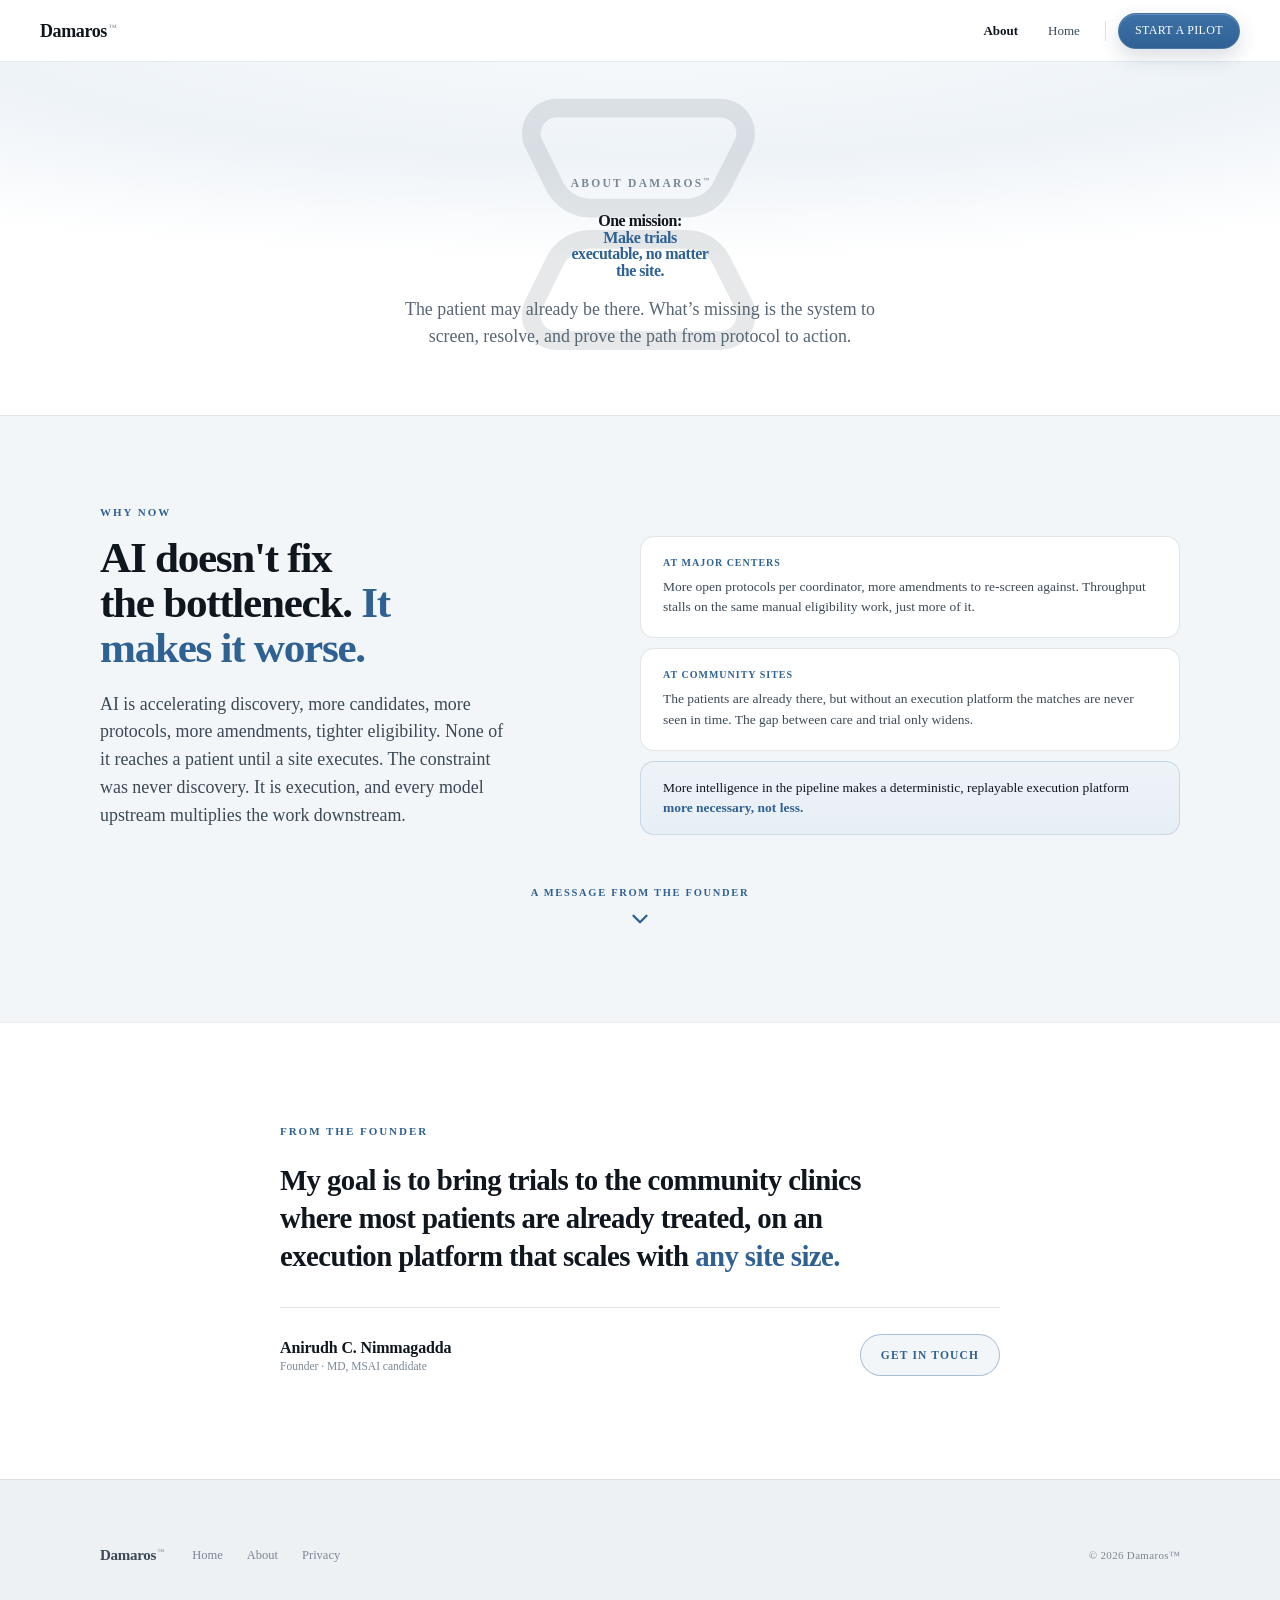
==== about.html @ 21cd237a "Replace 'execution layer' with 'execution platform' Co-authored-by: Cursor <cursoragent@cursor.com>" ====
<!DOCTYPE html>
<html>
<head>
<meta charset="utf-8">
<meta name="viewport" content="width=device-width, initial-scale=1">
<title>Damaros™</title>
<meta name="description" content="Care happens everywhere. The trials that save lives don't. Damaros is built to get more patients to therapeutic options faster, on an execution platform that scales with any site size.">
<meta name="color-scheme" content="light">
<meta name="theme-color" content="#ffffff">
<link rel="canonical" href="https://www.damaros.ai/about">
<link rel="icon" href="assets/damaros-favicon.png" type="image/png">
<meta property="og:type" content="website">
<meta property="og:title" content="About — Damaros™">
<meta property="og:description" content="Care happens everywhere. The trials that save lives don't.">
<meta property="og:url" content="https://www.damaros.ai/about">
<script src="./support.js"></script>
<script>
if ("scrollRestoration" in history) history.scrollRestoration = "manual";
window.scrollTo(0, 0);
window.addEventListener("load", () => window.scrollTo(0, 0));
</script>
</head>
<body>
<x-dc>
<helmet>
  <link rel="stylesheet" href="_ds/field-damaros-design-system-4f31ac24-d8ba-43d3-a92f-3828bab7dce7/tokens/fonts.css">
  <link rel="stylesheet" href="_ds/field-damaros-design-system-4f31ac24-d8ba-43d3-a92f-3828bab7dce7/tokens/colors.css">
  <link rel="stylesheet" href="_ds/field-damaros-design-system-4f31ac24-d8ba-43d3-a92f-3828bab7dce7/tokens/typography.css">
  <link rel="stylesheet" href="_ds/field-damaros-design-system-4f31ac24-d8ba-43d3-a92f-3828bab7dce7/tokens/spacing.css">
  <link rel="stylesheet" href="_ds/field-damaros-design-system-4f31ac24-d8ba-43d3-a92f-3828bab7dce7/tokens/effects.css">
  <link rel="stylesheet" href="_ds/field-damaros-design-system-4f31ac24-d8ba-43d3-a92f-3828bab7dce7/styles.css">
  <script src="_ds/field-damaros-design-system-4f31ac24-d8ba-43d3-a92f-3828bab7dce7/_ds_bundle.js"></script>
  <style>
    *{box-sizing:border-box;}
    :root{
      --ink-cold:#10161d;
      --ink-steel:#2f6193;
      --ink-quiet:#3c4955;
      --ink-faint:#586674;
      --ink-dim:#7b8794;
      --steel:#2f6193;
      --accent:#2f6193;
      --state-pass:#2e9e6b;
      --state-review:#bf831f;
      --state-fail:#dc3a52;
    }
    html{scroll-behavior:smooth;}
    body{margin:0;background:#ffffff;color:var(--ink-cold);font-family:var(--font-body);-webkit-font-smoothing:antialiased;text-rendering:optimizeLegibility;overflow-x:clip;}
    a{color:inherit;text-decoration:none;}
    .dm-site{--dm-ref:1920px;}
    @media (min-width:1024px) and (max-width:1919px){
      .dm-site section[data-screen-label="About hero"] h1,
      .dm-site section[data-screen-label="Privacy hero"] h1{
        font-size:clamp(2.1rem,calc(3.8rem * 100vw / var(--dm-ref)),3.8rem) !important;
      }
      .dm-site section[data-screen-label="Why now"] [style*="grid-template-columns:repeat(auto-fit"]{
        gap:clamp(24px,calc(56px * 100vw / var(--dm-ref)),56px) !important;
      }
      .dm-site section{
        padding-left:clamp(20px,calc(40px * 100vw / var(--dm-ref)),40px) !important;
        padding-right:clamp(20px,calc(40px * 100vw / var(--dm-ref)),40px) !important;
      }
    }
    @keyframes dmDrift{0%,100%{transform:translate(-50%,-50%) rotate(0deg);}50%{transform:translate(-49%,-51%) rotate(2.5deg);}}
    @keyframes chevBounce{0%,100%{transform:translateY(0);}50%{transform:translateY(5px);}}
    @media (max-width:768px){
      .dm-site section[data-screen-label="About hero"] p.dm-mission{white-space:nowrap;font-size:clamp(8px,2.9vw,1.1rem) !important;max-width:none !important;}
      .dm-site section[data-screen-label="About hero"] p.dm-mission-sub{font-size:clamp(0.92rem,3.4vw,1.1rem) !important;max-width:none !important;}
    }
    @media (max-width:560px){
      .dm-site header{gap:8px !important;padding-left:14px !important;padding-right:14px !important;}
      .dm-site header nav{gap:2px !important;}
      .dm-site header nav a:not([href^="mailto"]){padding:6px 7px !important;font-size:12px !important;}
      .dm-site header nav > div{margin:0 5px !important;}
      .dm-site header nav a[href^="mailto"]{height:34px !important;padding:0 13px !important;font-size:11px !important;}
    }
    @media (max-width:400px){
      .dm-site header nav a:not([href^="mailto"]),
      .dm-site header nav > div{display:none !important;}
    }
    @media (prefers-reduced-motion:reduce){[data-anim]{animation:none !important;}}
  </style>
</helmet>

<div class="dm-site" style="min-height:100vh;background:#ffffff;overflow-x:hidden;display:flex;flex-direction:column;">

  <!-- ============ NAV ============ -->
  <header style="position:sticky;top:0;z-index:50;display:flex;align-items:center;gap:18px;height:62px;padding:0 clamp(18px,5vw,40px);background:rgba(255,255,255,0.72);backdrop-filter:blur(9px);-webkit-backdrop-filter:blur(9px);border-bottom:1px solid rgba(31,45,61,0.10);">
    <a href="index.html" style="display:inline-flex;align-items:center;gap:8px;">
      <span style="font-family:var(--font-display);font-weight:700;font-size:18px;letter-spacing:-0.022em;line-height:1;color:var(--ink-cold);">Damaros<sup style="font-size:0.46em;font-weight:500;letter-spacing:0;color:var(--ink-dim);margin-left:1.5px;">™</sup></span>
    </a>
    <nav style="margin-left:auto;display:flex;align-items:center;gap:4px;">
      <a href="about.html" style="padding:8px 13px;font-size:13px;font-weight:600;color:var(--ink-cold);border-radius:6px;">About</a>
      <a href="index.html" style="padding:8px 13px;font-size:13px;font-weight:500;color:var(--ink-quiet);border-radius:6px;">Home</a>
      <div style="width:1px;height:20px;background:rgba(31,45,61,0.14);margin:0 8px;"></div>
      <a href="mailto:team@damaros.ai" style="display:inline-flex;align-items:center;justify-content:center;height:36px;padding:0 16px;border-radius:999px;font-family:var(--font-mono);font-size:12px;font-weight:500;letter-spacing:0.03em;text-transform:uppercase;color:#ffffff;background:linear-gradient(180deg,#3d72a8,#2f6193);border:1px solid color-mix(in srgb,#2f6193 50%,rgba(255,255,255,0.22));box-shadow:inset 0 1px 0 rgba(255,255,255,0.2), 0 8px 20px rgba(20,46,82,0.16);white-space:nowrap;">Start a pilot</a>
    </nav>
  </header>

  <!-- ============ HERO ============ -->
  <section data-screen-label="About hero" style="position:relative;padding:clamp(72px,9vw,124px) clamp(20px,5vw,40px) clamp(44px,5vw,68px);background:radial-gradient(120% 80% at 50% -8%, #f6fafc 0%, #eef3f8 44%, #ffffff 80%);overflow:hidden;">
    <div aria-hidden="true" data-anim="" style="position:absolute;top:46%;left:50%;width:min(560px,92%);height:min(560px,92%);transform:translate(-50%,-50%);color:rgba(31,45,61,0.11);pointer-events:none;animation:dmDrift 30s ease-in-out infinite;"><svg viewBox="0 0 476 520" fill="none" stroke="currentColor" stroke-width="30" stroke-linejoin="round" stroke-linecap="round" style="width:100%;height:100%;"><path d="M 104.82 74.50 L 366.46 74.50 A 40.50 40.50 0 0 1 402.59 133.29 L 368.99 199.68 A 63.50 63.50 0 0 1 312.33 234.50 L 158.12 234.50 A 63.50 63.50 0 0 1 101.18 199.11 L 68.50 132.93 A 40.50 40.50 0 0 1 104.82 74.50 Z"></path><path d="M 158.62 284.50 L 312.06 284.50 A 63.50 63.50 0 0 1 368.75 319.39 L 403.25 387.75 A 40.50 40.50 0 0 1 367.09 446.50 L 104.32 446.50 A 40.50 40.50 0 0 1 68.01 388.07 L 101.68 319.88 A 63.50 63.50 0 0 1 158.62 284.50 Z"></path></svg></div>
    <div style="position:relative;max-width:880px;margin:0 auto;text-align:center;">
      <div style="font-family:var(--font-body);font-size:11.5px;font-weight:600;letter-spacing:0.2em;text-transform:uppercase;color:var(--ink-dim);margin-bottom:24px;">About Damaros<sup style="font-size:0.5em;letter-spacing:0;">™</sup></div>
      <h1 class="dm-mission" style="margin:0;max-width:18ch;margin-left:auto;margin-right:auto;font-family:var(--font-display);font-weight:700;font-size:clamp(2.1rem,4.6vw,3.4rem);line-height:1.04;letter-spacing:-0.03em;text-wrap:balance;color:var(--ink-cold);">One mission:<br><span style="color:var(--ink-steel);">Make trials executable, no matter the site.</span></h1>
      <p class="dm-mission-sub" style="margin:16px auto 0;max-width:54ch;font-size:clamp(1rem,1.4vw,1.16rem);line-height:1.55;color:var(--ink-faint);">The patient may already be there. What&rsquo;s missing is the system to screen, resolve, and prove the path from protocol to action.</p>
    </div>
  </section>

  <!-- ============ WHY NOW ============ -->
  <section data-screen-label="Why now" style="position:relative;padding:clamp(56px,7vw,92px) clamp(20px,5vw,40px);background:#f3f6f9;border-top:1px solid rgba(31,45,61,0.08);">
    <div style="max-width:1080px;margin:0 auto;">
      <div style="font-family:var(--font-body);font-size:11px;font-weight:600;letter-spacing:0.18em;text-transform:uppercase;color:var(--ink-steel);margin-bottom:18px;">Why now</div>
      <div style="display:grid;grid-template-columns:repeat(auto-fit,minmax(300px,1fr));gap:clamp(28px,5vw,56px);align-items:start;">
        <div>
          <h2 style="margin:0;max-width:16ch;font-family:var(--font-display);font-weight:700;font-size:clamp(1.8rem,3.6vw,2.7rem);line-height:1.04;letter-spacing:-0.03em;text-wrap:balance;">AI doesn't fix the bottleneck. <span style="color:var(--ink-steel);">It makes it worse.</span></h2>
          <p style="margin:20px 0 0;max-width:46ch;font-size:clamp(1.02rem,1.4vw,1.16rem);line-height:1.55;color:var(--ink-quiet);">AI is accelerating discovery, more candidates, more protocols, more amendments, tighter eligibility. None of it reaches a patient until a site executes. The constraint was never discovery. It is execution, and every model upstream multiplies the work downstream.</p>
        </div>
        <div style="display:flex;flex-direction:column;gap:10px;">
          <div style="padding:20px 22px;border-radius:14px;border:1px solid rgba(31,45,61,0.12);background:#ffffff;">
            <div style="font-family:var(--font-mono);font-size:10px;font-weight:600;letter-spacing:0.1em;text-transform:uppercase;color:var(--ink-steel);margin-bottom:9px;">At major centers</div>
            <p style="margin:0;font-size:13.5px;line-height:1.5;color:var(--ink-quiet);">More open protocols per coordinator, more amendments to re-screen against. Throughput stalls on the same manual eligibility work, just more of it.</p>
          </div>
          <div style="padding:20px 22px;border-radius:14px;border:1px solid rgba(31,45,61,0.12);background:#ffffff;">
            <div style="font-family:var(--font-mono);font-size:10px;font-weight:600;letter-spacing:0.1em;text-transform:uppercase;color:var(--ink-steel);margin-bottom:9px;">At community sites</div>
            <p style="margin:0;font-size:13.5px;line-height:1.5;color:var(--ink-quiet);">The patients are already there, but without an execution platform the matches are never seen in time. The gap between care and trial only widens.</p>
          </div>
          <div style="padding:16px 22px;border-radius:14px;background:linear-gradient(180deg,#eef3f8,#e7eef5);border:1px solid rgba(47,97,147,0.18);">
            <p style="margin:0;font-size:13.5px;line-height:1.5;color:var(--ink-cold);">More intelligence in the pipeline makes a deterministic, replayable execution platform <span style="color:var(--ink-steel);font-weight:600;">more necessary, not less.</span></p>
          </div>
        </div>
      </div>
      <a href="#founder" aria-label="Read a message from the founder" style="margin:clamp(34px,5vw,52px) auto 0;display:flex;flex-direction:column;align-items:center;gap:8px;color:var(--ink-steel);cursor:pointer;">
        <span style="font-family:var(--font-body);font-size:10.5px;font-weight:600;letter-spacing:0.16em;text-transform:uppercase;">A message from the founder</span>
        <svg width="26" height="26" viewBox="0 0 24 24" fill="none" stroke="currentColor" stroke-width="2.2" stroke-linecap="round" stroke-linejoin="round" style="animation:chevBounce 1.6s ease-in-out infinite;"><polyline points="6 9 12 15 18 9"></polyline></svg>
      </a>
    </div>
  </section>

  <!-- ============ FOUNDER ============ -->
  <section id="founder" data-screen-label="Founder" style="position:relative;padding:clamp(60px,8vw,104px) clamp(20px,5vw,40px);background:#ffffff;border-top:1px solid rgba(31,45,61,0.08);">
    <div style="max-width:720px;margin:0 auto;">
      <div style="font-family:var(--font-body);font-size:11px;font-weight:600;letter-spacing:0.18em;text-transform:uppercase;color:var(--ink-steel);margin-bottom:24px;">From the founder</div>
      <p style="margin:0;font-family:var(--font-display);font-size:clamp(1.3rem,2.4vw,1.8rem);font-weight:700;line-height:1.32;letter-spacing:-0.02em;color:var(--ink-cold);text-wrap:balance;">My goal is to bring trials to the community clinics where most patients are already treated, on an execution platform that scales with <span style="color:var(--ink-steel);">any site size.</span></p>
      <div style="display:flex;align-items:center;flex-wrap:wrap;gap:16px;margin-top:32px;padding-top:26px;border-top:1px solid rgba(31,45,61,0.12);">
        <div>
          <div style="font-family:var(--font-display);font-size:16px;font-weight:700;letter-spacing:-0.01em;color:var(--ink-cold);">Anirudh C. Nimmagadda</div>
          <div style="font-family:var(--font-mono);font-size:11.5px;color:var(--ink-dim);margin-top:3px;">Founder · MD, MSAI candidate</div>
        </div>
        <a href="mailto:anirudh@damaros.ai" style="margin-left:auto;display:inline-flex;align-items:center;justify-content:center;height:42px;padding:0 20px;border-radius:999px;font-family:var(--font-mono);font-size:11.5px;font-weight:600;letter-spacing:0.1em;text-transform:uppercase;white-space:nowrap;color:var(--ink-steel);background:rgba(47,97,147,0.06);border:1px solid color-mix(in srgb,#2f6193 38%,transparent);">Get in touch</a>
      </div>
    </div>
  </section>

  <!-- ============ CLOSE ============ -->
  

  <!-- ============ FOOTER ============ -->
  <footer style="margin-top:auto;background:#eef1f4;border-top:1px solid rgba(31,45,61,0.08);padding:clamp(40px,6vw,64px) clamp(20px,5vw,40px);">
    <div style="max-width:1080px;margin:0 auto;display:flex;flex-wrap:wrap;align-items:center;gap:20px;">
      <div style="display:flex;align-items:center;gap:8px;">
        <span style="font-family:var(--font-display);font-weight:700;font-size:15px;letter-spacing:-0.02em;line-height:1;color:var(--ink-quiet);">Damaros<sup style="font-size:0.46em;font-weight:500;letter-spacing:0;color:var(--ink-dim);margin-left:1.5px;">™</sup></span>
      </div>
      <nav style="display:flex;gap:8px;flex-wrap:wrap;">
        <a href="index.html" style="font-size:12.5px;color:var(--ink-dim);padding:4px 8px;">Home</a>
        <a href="about.html" style="font-size:12.5px;color:var(--ink-dim);padding:4px 8px;">About</a>
        <a href="privacy.html" style="font-size:12.5px;color:var(--ink-dim);padding:4px 8px;">Privacy</a>
      </nav>
      <div style="margin-left:auto;font-family:var(--font-mono);font-size:11px;color:var(--ink-dim);letter-spacing:0.03em;">© 2026 Damaros™</div>
    </div>
  </footer>

</div>

<template id="__bundler_thumbnail"><svg viewBox="0 0 100 100" xmlns="http://www.w3.org/2000/svg"><rect width="100" height="100" fill="#0c1118"></rect><g transform="translate(50 50) scale(0.075) translate(-238 -260)" fill="none" stroke="#A9C0D6" stroke-width="33" stroke-linejoin="round" stroke-linecap="round"><path d="M 104.82 74.50 L 366.46 74.50 A 40.50 40.50 0 0 1 402.59 133.29 L 368.99 199.68 A 63.50 63.50 0 0 1 312.33 234.50 L 158.12 234.50 A 63.50 63.50 0 0 1 101.18 199.11 L 68.50 132.93 A 40.50 40.50 0 0 1 104.82 74.50 Z"></path><path d="M 158.62 284.50 L 312.06 284.50 A 63.50 63.50 0 0 1 368.75 319.39 L 403.25 387.75 A 40.50 40.50 0 0 1 367.09 446.50 L 104.32 446.50 A 40.50 40.50 0 0 1 68.01 388.07 L 101.68 319.88 A 63.50 63.50 0 0 1 158.62 284.50 Z"></path></g></svg></template></x-dc>
</body>
</html>
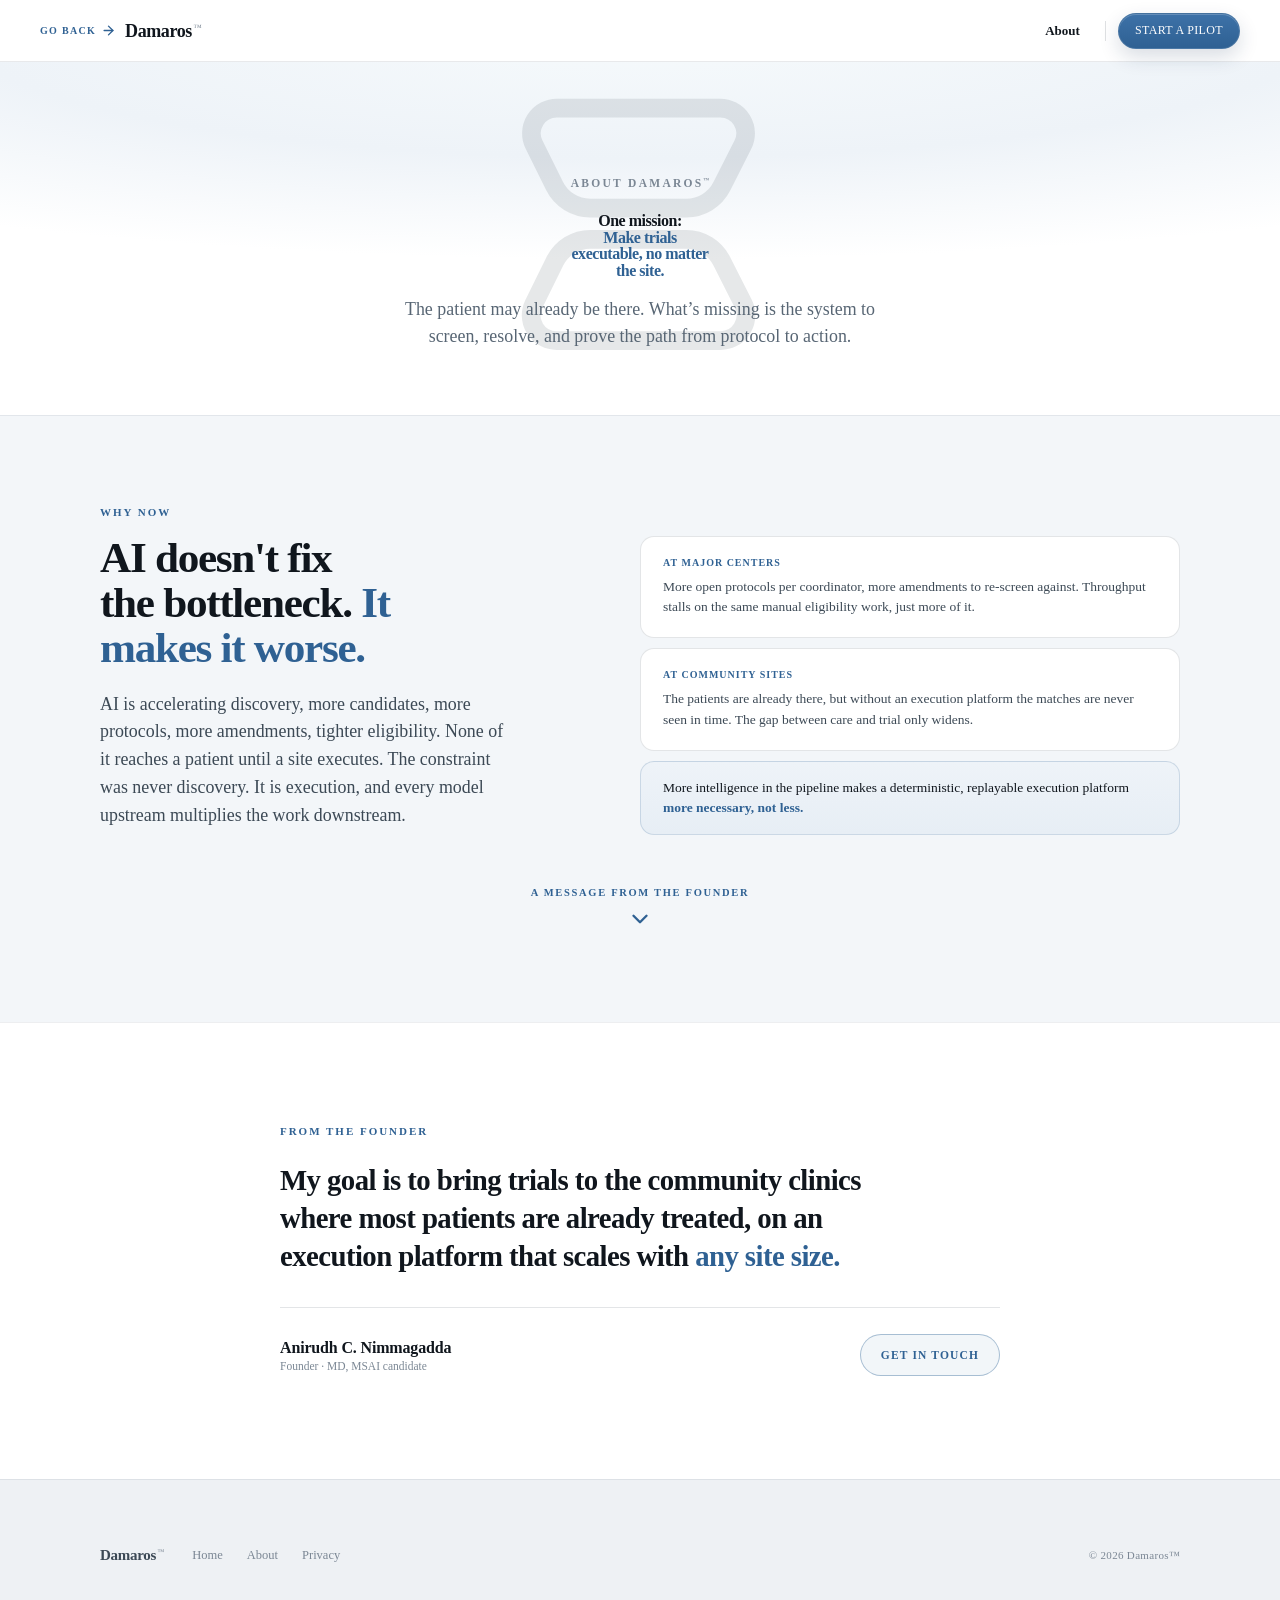
==== commit 4f3c89e4: "About nav: drop Home, add Go back arrow on wordmark; order About then CTA Co-authored-by: Cursor <cu" ====
--- a/about.html
+++ b/about.html
@@ -86,12 +86,12 @@
 
   <!-- ============ NAV ============ -->
   <header style="position:sticky;top:0;z-index:50;display:flex;align-items:center;gap:18px;height:62px;padding:0 clamp(18px,5vw,40px);background:rgba(255,255,255,0.72);backdrop-filter:blur(9px);-webkit-backdrop-filter:blur(9px);border-bottom:1px solid rgba(31,45,61,0.10);">
-    <a href="index.html" style="display:inline-flex;align-items:center;gap:8px;">
+    <a href="index.html" aria-label="Go back to home" style="display:inline-flex;align-items:center;gap:9px;">
+      <span class="dm-goback" style="display:inline-flex;align-items:center;gap:5px;font-family:var(--font-mono);font-size:10px;font-weight:600;letter-spacing:0.13em;text-transform:uppercase;color:var(--ink-steel);">Go back<svg width="15" height="15" viewBox="0 0 24 24" fill="none" stroke="currentColor" stroke-width="2.2" stroke-linecap="round" stroke-linejoin="round"><line x1="5" y1="12" x2="19" y2="12"></line><polyline points="12 5 19 12 12 19"></polyline></svg></span>
       <span style="font-family:var(--font-display);font-weight:700;font-size:18px;letter-spacing:-0.022em;line-height:1;color:var(--ink-cold);">Damaros<sup style="font-size:0.46em;font-weight:500;letter-spacing:0;color:var(--ink-dim);margin-left:1.5px;">™</sup></span>
     </a>
     <nav style="margin-left:auto;display:flex;align-items:center;gap:4px;">
       <a href="about.html" style="padding:8px 13px;font-size:13px;font-weight:600;color:var(--ink-cold);border-radius:6px;">About</a>
-      <a href="index.html" style="padding:8px 13px;font-size:13px;font-weight:500;color:var(--ink-quiet);border-radius:6px;">Home</a>
       <div style="width:1px;height:20px;background:rgba(31,45,61,0.14);margin:0 8px;"></div>
       <a href="mailto:team@damaros.ai" style="display:inline-flex;align-items:center;justify-content:center;height:36px;padding:0 16px;border-radius:999px;font-family:var(--font-mono);font-size:12px;font-weight:500;letter-spacing:0.03em;text-transform:uppercase;color:#ffffff;background:linear-gradient(180deg,#3d72a8,#2f6193);border:1px solid color-mix(in srgb,#2f6193 50%,rgba(255,255,255,0.22));box-shadow:inset 0 1px 0 rgba(255,255,255,0.2), 0 8px 20px rgba(20,46,82,0.16);white-space:nowrap;">Start a pilot</a>
     </nav>
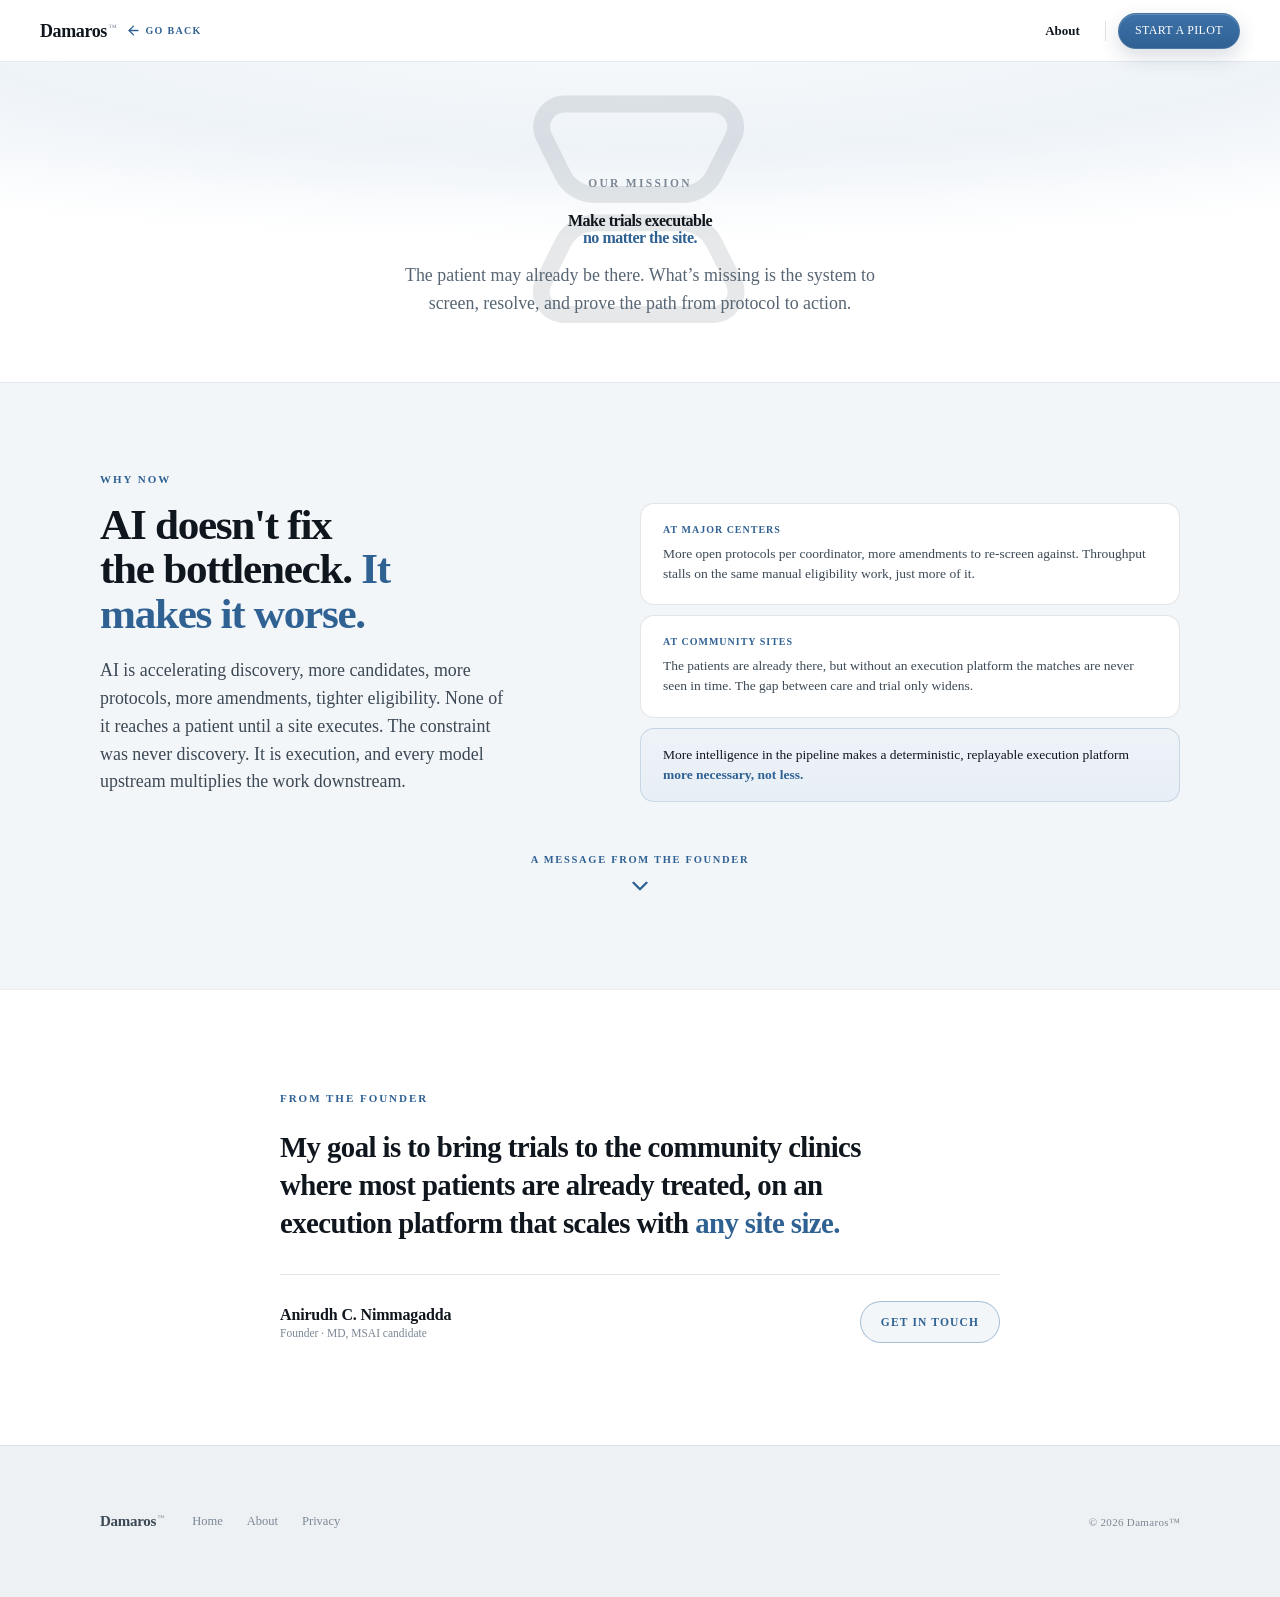
==== commit 19fbe215: "Update problem headline to 'Care is everywhere. Clinical trials aren't.' Co-authored-by: Cursor <cur" ====
--- a/about.html
+++ b/about.html
@@ -4,14 +4,14 @@
 <meta charset="utf-8">
 <meta name="viewport" content="width=device-width, initial-scale=1">
 <title>Damaros™</title>
-<meta name="description" content="Care happens everywhere. The trials that save lives don't. Damaros is built to get more patients to therapeutic options faster, on an execution platform that scales with any site size.">
+<meta name="description" content="Care is everywhere. Clinical trials aren't. Damaros is built to get more patients to therapeutic options faster, on an execution platform that scales with any site size.">
 <meta name="color-scheme" content="light">
 <meta name="theme-color" content="#ffffff">
 <link rel="canonical" href="https://www.damaros.ai/about">
 <link rel="icon" href="assets/damaros-favicon.png" type="image/png">
 <meta property="og:type" content="website">
 <meta property="og:title" content="About — Damaros™">
-<meta property="og:description" content="Care happens everywhere. The trials that save lives don't.">
+<meta property="og:description" content="Care is everywhere. Clinical trials aren't.">
 <meta property="og:url" content="https://www.damaros.ai/about">
 <script src="./support.js"></script>
 <script>
@@ -64,7 +64,7 @@
     @keyframes dmDrift{0%,100%{transform:translate(-50%,-50%) rotate(0deg);}50%{transform:translate(-49%,-51%) rotate(2.5deg);}}
     @keyframes chevBounce{0%,100%{transform:translateY(0);}50%{transform:translateY(5px);}}
     @media (max-width:768px){
-      .dm-site section[data-screen-label="About hero"] p.dm-mission{white-space:nowrap;font-size:clamp(8px,2.9vw,1.1rem) !important;max-width:none !important;}
+      .dm-site section[data-screen-label="About hero"] h1.dm-mission{white-space:nowrap;font-size:clamp(1.15rem,7vw,2.1rem) !important;}
       .dm-site section[data-screen-label="About hero"] p.dm-mission-sub{font-size:clamp(0.92rem,3.4vw,1.1rem) !important;max-width:none !important;}
     }
     @media (max-width:560px){
@@ -87,8 +87,8 @@
   <!-- ============ NAV ============ -->
   <header style="position:sticky;top:0;z-index:50;display:flex;align-items:center;gap:18px;height:62px;padding:0 clamp(18px,5vw,40px);background:rgba(255,255,255,0.72);backdrop-filter:blur(9px);-webkit-backdrop-filter:blur(9px);border-bottom:1px solid rgba(31,45,61,0.10);">
     <a href="index.html" aria-label="Go back to home" style="display:inline-flex;align-items:center;gap:9px;">
-      <span class="dm-goback" style="display:inline-flex;align-items:center;gap:5px;font-family:var(--font-mono);font-size:10px;font-weight:600;letter-spacing:0.13em;text-transform:uppercase;color:var(--ink-steel);">Go back<svg width="15" height="15" viewBox="0 0 24 24" fill="none" stroke="currentColor" stroke-width="2.2" stroke-linecap="round" stroke-linejoin="round"><line x1="5" y1="12" x2="19" y2="12"></line><polyline points="12 5 19 12 12 19"></polyline></svg></span>
       <span style="font-family:var(--font-display);font-weight:700;font-size:18px;letter-spacing:-0.022em;line-height:1;color:var(--ink-cold);">Damaros<sup style="font-size:0.46em;font-weight:500;letter-spacing:0;color:var(--ink-dim);margin-left:1.5px;">™</sup></span>
+      <span class="dm-goback" style="display:inline-flex;align-items:center;gap:5px;font-family:var(--font-mono);font-size:10px;font-weight:600;letter-spacing:0.13em;text-transform:uppercase;color:var(--ink-steel);"><svg width="15" height="15" viewBox="0 0 24 24" fill="none" stroke="currentColor" stroke-width="2.2" stroke-linecap="round" stroke-linejoin="round"><line x1="19" y1="12" x2="5" y2="12"></line><polyline points="12 19 5 12 12 5"></polyline></svg>Go back</span>
     </a>
     <nav style="margin-left:auto;display:flex;align-items:center;gap:4px;">
       <a href="about.html" style="padding:8px 13px;font-size:13px;font-weight:600;color:var(--ink-cold);border-radius:6px;">About</a>
@@ -101,8 +101,8 @@
   <section data-screen-label="About hero" style="position:relative;padding:clamp(72px,9vw,124px) clamp(20px,5vw,40px) clamp(44px,5vw,68px);background:radial-gradient(120% 80% at 50% -8%, #f6fafc 0%, #eef3f8 44%, #ffffff 80%);overflow:hidden;">
     <div aria-hidden="true" data-anim="" style="position:absolute;top:46%;left:50%;width:min(560px,92%);height:min(560px,92%);transform:translate(-50%,-50%);color:rgba(31,45,61,0.11);pointer-events:none;animation:dmDrift 30s ease-in-out infinite;"><svg viewBox="0 0 476 520" fill="none" stroke="currentColor" stroke-width="30" stroke-linejoin="round" stroke-linecap="round" style="width:100%;height:100%;"><path d="M 104.82 74.50 L 366.46 74.50 A 40.50 40.50 0 0 1 402.59 133.29 L 368.99 199.68 A 63.50 63.50 0 0 1 312.33 234.50 L 158.12 234.50 A 63.50 63.50 0 0 1 101.18 199.11 L 68.50 132.93 A 40.50 40.50 0 0 1 104.82 74.50 Z"></path><path d="M 158.62 284.50 L 312.06 284.50 A 63.50 63.50 0 0 1 368.75 319.39 L 403.25 387.75 A 40.50 40.50 0 0 1 367.09 446.50 L 104.32 446.50 A 40.50 40.50 0 0 1 68.01 388.07 L 101.68 319.88 A 63.50 63.50 0 0 1 158.62 284.50 Z"></path></svg></div>
     <div style="position:relative;max-width:880px;margin:0 auto;text-align:center;">
-      <div style="font-family:var(--font-body);font-size:11.5px;font-weight:600;letter-spacing:0.2em;text-transform:uppercase;color:var(--ink-dim);margin-bottom:24px;">About Damaros<sup style="font-size:0.5em;letter-spacing:0;">™</sup></div>
-      <h1 class="dm-mission" style="margin:0;max-width:18ch;margin-left:auto;margin-right:auto;font-family:var(--font-display);font-weight:700;font-size:clamp(2.1rem,4.6vw,3.4rem);line-height:1.04;letter-spacing:-0.03em;text-wrap:balance;color:var(--ink-cold);">One mission:<br><span style="color:var(--ink-steel);">Make trials executable, no matter the site.</span></h1>
+      <div style="font-family:var(--font-body);font-size:11.5px;font-weight:600;letter-spacing:0.2em;text-transform:uppercase;color:var(--ink-dim);margin-bottom:24px;">Our Mission</div>
+      <h1 class="dm-mission" style="margin:0;margin-left:auto;margin-right:auto;font-family:var(--font-display);font-weight:700;font-size:clamp(2.1rem,4.6vw,3.4rem);line-height:1.04;letter-spacing:-0.03em;white-space:nowrap;color:var(--ink-cold);">Make trials executable<br><span style="color:var(--ink-steel);">no matter the site.</span></h1>
       <p class="dm-mission-sub" style="margin:16px auto 0;max-width:54ch;font-size:clamp(1rem,1.4vw,1.16rem);line-height:1.55;color:var(--ink-faint);">The patient may already be there. What&rsquo;s missing is the system to screen, resolve, and prove the path from protocol to action.</p>
     </div>
   </section>
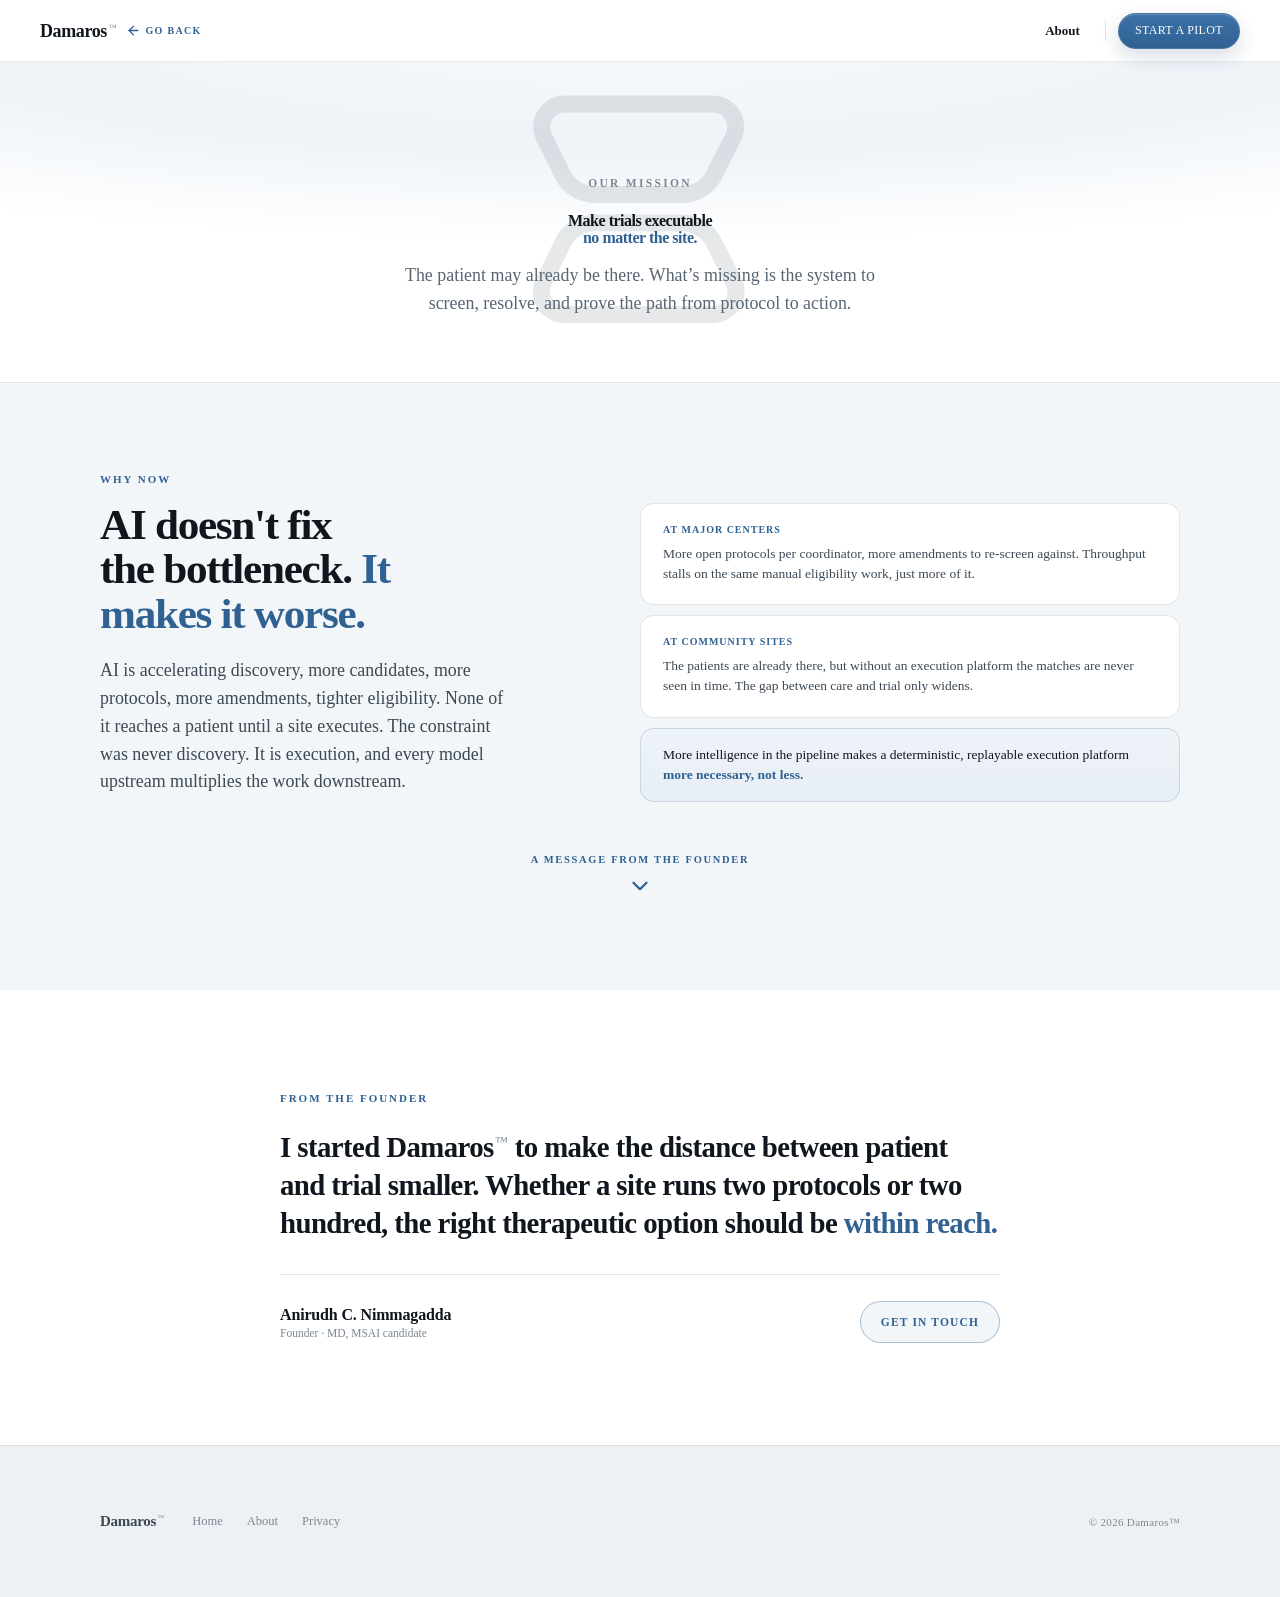
==== commit 9e55cf04: "Update founder message on about page Co-authored-by: Cursor <cursoragent@cursor.com>" ====
--- a/about.html
+++ b/about.html
@@ -14,6 +14,7 @@
 <meta property="og:description" content="Care is everywhere. Clinical trials aren't.">
 <meta property="og:url" content="https://www.damaros.ai/about">
 <script src="./support.js"></script>
+<script src="./scroll-weight.js" defer></script>
 <script>
 if ("scrollRestoration" in history) history.scrollRestoration = "manual";
 window.scrollTo(0, 0);
@@ -44,7 +45,9 @@
       --state-review:#bf831f;
       --state-fail:#dc3a52;
     }
-    html{scroll-behavior:smooth;}
+    html{scroll-behavior:smooth;scroll-snap-type:y proximity;scroll-padding-top:62px;}
+    .dm-site section[data-screen-label]{scroll-snap-align:start;scroll-snap-stop:always;}
+    @media (max-width:760px),(pointer:coarse){html{scroll-snap-type:none;}}
     body{margin:0;background:#ffffff;color:var(--ink-cold);font-family:var(--font-body);-webkit-font-smoothing:antialiased;text-rendering:optimizeLegibility;overflow-x:clip;}
     a{color:inherit;text-decoration:none;}
     .dm-site{--dm-ref:1920px;}
@@ -141,7 +144,7 @@
   <section id="founder" data-screen-label="Founder" style="position:relative;padding:clamp(60px,8vw,104px) clamp(20px,5vw,40px);background:#ffffff;border-top:1px solid rgba(31,45,61,0.08);">
     <div style="max-width:720px;margin:0 auto;">
       <div style="font-family:var(--font-body);font-size:11px;font-weight:600;letter-spacing:0.18em;text-transform:uppercase;color:var(--ink-steel);margin-bottom:24px;">From the founder</div>
-      <p style="margin:0;font-family:var(--font-display);font-size:clamp(1.3rem,2.4vw,1.8rem);font-weight:700;line-height:1.32;letter-spacing:-0.02em;color:var(--ink-cold);text-wrap:balance;">My goal is to bring trials to the community clinics where most patients are already treated, on an execution platform that scales with <span style="color:var(--ink-steel);">any site size.</span></p>
+      <p style="margin:0;font-family:var(--font-display);font-size:clamp(1.3rem,2.4vw,1.8rem);font-weight:700;line-height:1.32;letter-spacing:-0.02em;color:var(--ink-cold);text-wrap:balance;">I started Damaros<sup style="font-size:0.46em;font-weight:500;letter-spacing:0;color:var(--ink-dim);margin-left:1.5px;vertical-align:super;">&trade;</sup> to make the distance between patient and trial smaller. Whether a site runs two protocols or two hundred, the right therapeutic option should be <span style="color:var(--ink-steel);">within reach.</span></p>
       <div style="display:flex;align-items:center;flex-wrap:wrap;gap:16px;margin-top:32px;padding-top:26px;border-top:1px solid rgba(31,45,61,0.12);">
         <div>
           <div style="font-family:var(--font-display);font-size:16px;font-weight:700;letter-spacing:-0.01em;color:var(--ink-cold);">Anirudh C. Nimmagadda</div>
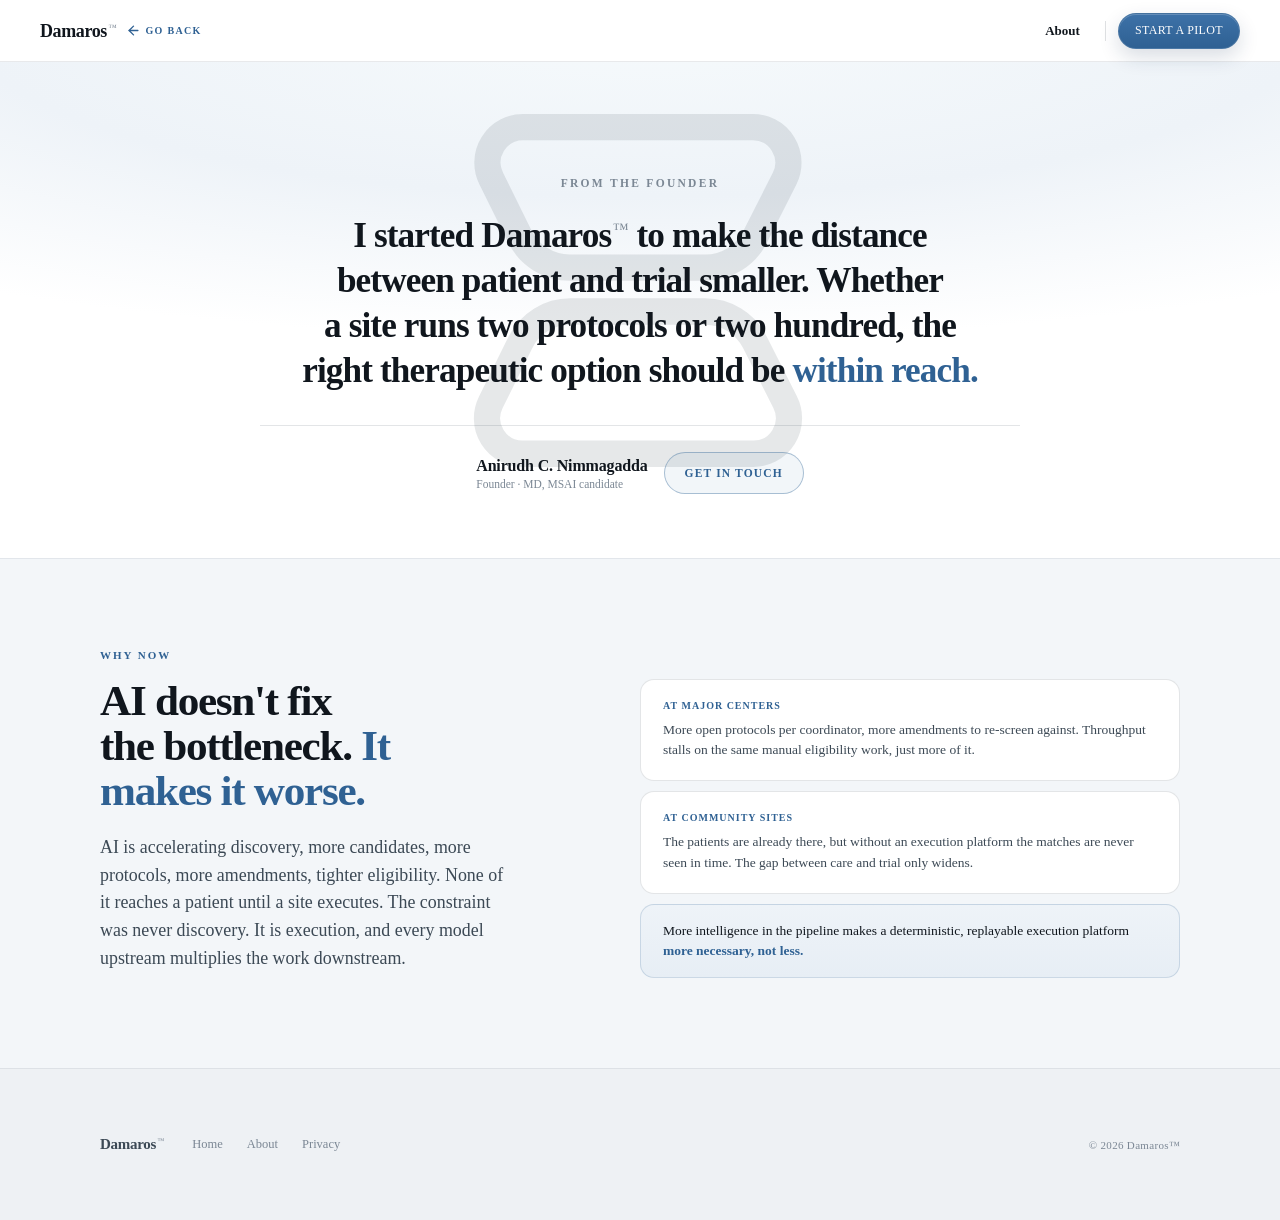
==== commit 7173951b: "Move founder message into mission section, remove founder section and chevron Co-authored-by: Cursor" ====
--- a/about.html
+++ b/about.html
@@ -103,10 +103,16 @@
   <!-- ============ HERO ============ -->
   <section data-screen-label="About hero" style="position:relative;padding:clamp(72px,9vw,124px) clamp(20px,5vw,40px) clamp(44px,5vw,68px);background:radial-gradient(120% 80% at 50% -8%, #f6fafc 0%, #eef3f8 44%, #ffffff 80%);overflow:hidden;">
     <div aria-hidden="true" data-anim="" style="position:absolute;top:46%;left:50%;width:min(560px,92%);height:min(560px,92%);transform:translate(-50%,-50%);color:rgba(31,45,61,0.11);pointer-events:none;animation:dmDrift 30s ease-in-out infinite;"><svg viewBox="0 0 476 520" fill="none" stroke="currentColor" stroke-width="30" stroke-linejoin="round" stroke-linecap="round" style="width:100%;height:100%;"><path d="M 104.82 74.50 L 366.46 74.50 A 40.50 40.50 0 0 1 402.59 133.29 L 368.99 199.68 A 63.50 63.50 0 0 1 312.33 234.50 L 158.12 234.50 A 63.50 63.50 0 0 1 101.18 199.11 L 68.50 132.93 A 40.50 40.50 0 0 1 104.82 74.50 Z"></path><path d="M 158.62 284.50 L 312.06 284.50 A 63.50 63.50 0 0 1 368.75 319.39 L 403.25 387.75 A 40.50 40.50 0 0 1 367.09 446.50 L 104.32 446.50 A 40.50 40.50 0 0 1 68.01 388.07 L 101.68 319.88 A 63.50 63.50 0 0 1 158.62 284.50 Z"></path></svg></div>
-    <div style="position:relative;max-width:880px;margin:0 auto;text-align:center;">
-      <div style="font-family:var(--font-body);font-size:11.5px;font-weight:600;letter-spacing:0.2em;text-transform:uppercase;color:var(--ink-dim);margin-bottom:24px;">Our Mission</div>
-      <h1 class="dm-mission" style="margin:0;margin-left:auto;margin-right:auto;font-family:var(--font-display);font-weight:700;font-size:clamp(2.1rem,4.6vw,3.4rem);line-height:1.04;letter-spacing:-0.03em;white-space:nowrap;color:var(--ink-cold);">Make trials executable<br><span style="color:var(--ink-steel);">no matter the site.</span></h1>
-      <p class="dm-mission-sub" style="margin:16px auto 0;max-width:54ch;font-size:clamp(1rem,1.4vw,1.16rem);line-height:1.55;color:var(--ink-faint);">The patient may already be there. What&rsquo;s missing is the system to screen, resolve, and prove the path from protocol to action.</p>
+    <div style="position:relative;max-width:760px;margin:0 auto;text-align:center;">
+      <div style="font-family:var(--font-body);font-size:11.5px;font-weight:600;letter-spacing:0.2em;text-transform:uppercase;color:var(--ink-dim);margin-bottom:24px;">From the founder</div>
+      <p style="margin:0;font-family:var(--font-display);font-size:clamp(1.5rem,3vw,2.2rem);font-weight:700;line-height:1.28;letter-spacing:-0.025em;color:var(--ink-cold);text-wrap:balance;">I started Damaros<sup style="font-size:0.46em;font-weight:500;letter-spacing:0;color:var(--ink-dim);margin-left:1.5px;vertical-align:super;">&trade;</sup> to make the distance between patient and trial smaller. Whether a site runs two protocols or two hundred, the right therapeutic option should be <span style="color:var(--ink-steel);">within reach.</span></p>
+      <div style="display:flex;align-items:center;justify-content:center;flex-wrap:wrap;gap:16px;margin-top:32px;padding-top:26px;border-top:1px solid rgba(31,45,61,0.12);">
+        <div style="text-align:left;">
+          <div style="font-family:var(--font-display);font-size:16px;font-weight:700;letter-spacing:-0.01em;color:var(--ink-cold);">Anirudh C. Nimmagadda</div>
+          <div style="font-family:var(--font-mono);font-size:11.5px;color:var(--ink-dim);margin-top:3px;">Founder · MD, MSAI candidate</div>
+        </div>
+        <a href="mailto:anirudh@damaros.ai" style="display:inline-flex;align-items:center;justify-content:center;height:42px;padding:0 20px;border-radius:999px;font-family:var(--font-mono);font-size:11.5px;font-weight:600;letter-spacing:0.1em;text-transform:uppercase;white-space:nowrap;color:var(--ink-steel);background:rgba(47,97,147,0.06);border:1px solid color-mix(in srgb,#2f6193 38%,transparent);">Get in touch</a>
+      </div>
     </div>
   </section>
 
@@ -133,30 +139,8 @@
           </div>
         </div>
       </div>
-      <a href="#founder" aria-label="Read a message from the founder" style="margin:clamp(34px,5vw,52px) auto 0;display:flex;flex-direction:column;align-items:center;gap:8px;color:var(--ink-steel);cursor:pointer;">
-        <span style="font-family:var(--font-body);font-size:10.5px;font-weight:600;letter-spacing:0.16em;text-transform:uppercase;">A message from the founder</span>
-        <svg width="26" height="26" viewBox="0 0 24 24" fill="none" stroke="currentColor" stroke-width="2.2" stroke-linecap="round" stroke-linejoin="round" style="animation:chevBounce 1.6s ease-in-out infinite;"><polyline points="6 9 12 15 18 9"></polyline></svg>
-      </a>
     </div>
   </section>
-
-  <!-- ============ FOUNDER ============ -->
-  <section id="founder" data-screen-label="Founder" style="position:relative;padding:clamp(60px,8vw,104px) clamp(20px,5vw,40px);background:#ffffff;border-top:1px solid rgba(31,45,61,0.08);">
-    <div style="max-width:720px;margin:0 auto;">
-      <div style="font-family:var(--font-body);font-size:11px;font-weight:600;letter-spacing:0.18em;text-transform:uppercase;color:var(--ink-steel);margin-bottom:24px;">From the founder</div>
-      <p style="margin:0;font-family:var(--font-display);font-size:clamp(1.3rem,2.4vw,1.8rem);font-weight:700;line-height:1.32;letter-spacing:-0.02em;color:var(--ink-cold);text-wrap:balance;">I started Damaros<sup style="font-size:0.46em;font-weight:500;letter-spacing:0;color:var(--ink-dim);margin-left:1.5px;vertical-align:super;">&trade;</sup> to make the distance between patient and trial smaller. Whether a site runs two protocols or two hundred, the right therapeutic option should be <span style="color:var(--ink-steel);">within reach.</span></p>
-      <div style="display:flex;align-items:center;flex-wrap:wrap;gap:16px;margin-top:32px;padding-top:26px;border-top:1px solid rgba(31,45,61,0.12);">
-        <div>
-          <div style="font-family:var(--font-display);font-size:16px;font-weight:700;letter-spacing:-0.01em;color:var(--ink-cold);">Anirudh C. Nimmagadda</div>
-          <div style="font-family:var(--font-mono);font-size:11.5px;color:var(--ink-dim);margin-top:3px;">Founder · MD, MSAI candidate</div>
-        </div>
-        <a href="mailto:anirudh@damaros.ai" style="margin-left:auto;display:inline-flex;align-items:center;justify-content:center;height:42px;padding:0 20px;border-radius:999px;font-family:var(--font-mono);font-size:11.5px;font-weight:600;letter-spacing:0.1em;text-transform:uppercase;white-space:nowrap;color:var(--ink-steel);background:rgba(47,97,147,0.06);border:1px solid color-mix(in srgb,#2f6193 38%,transparent);">Get in touch</a>
-      </div>
-    </div>
-  </section>
-
-  <!-- ============ CLOSE ============ -->
-  
 
   <!-- ============ FOOTER ============ -->
   <footer style="margin-top:auto;background:#eef1f4;border-top:1px solid rgba(31,45,61,0.08);padding:clamp(40px,6vw,64px) clamp(20px,5vw,40px);">
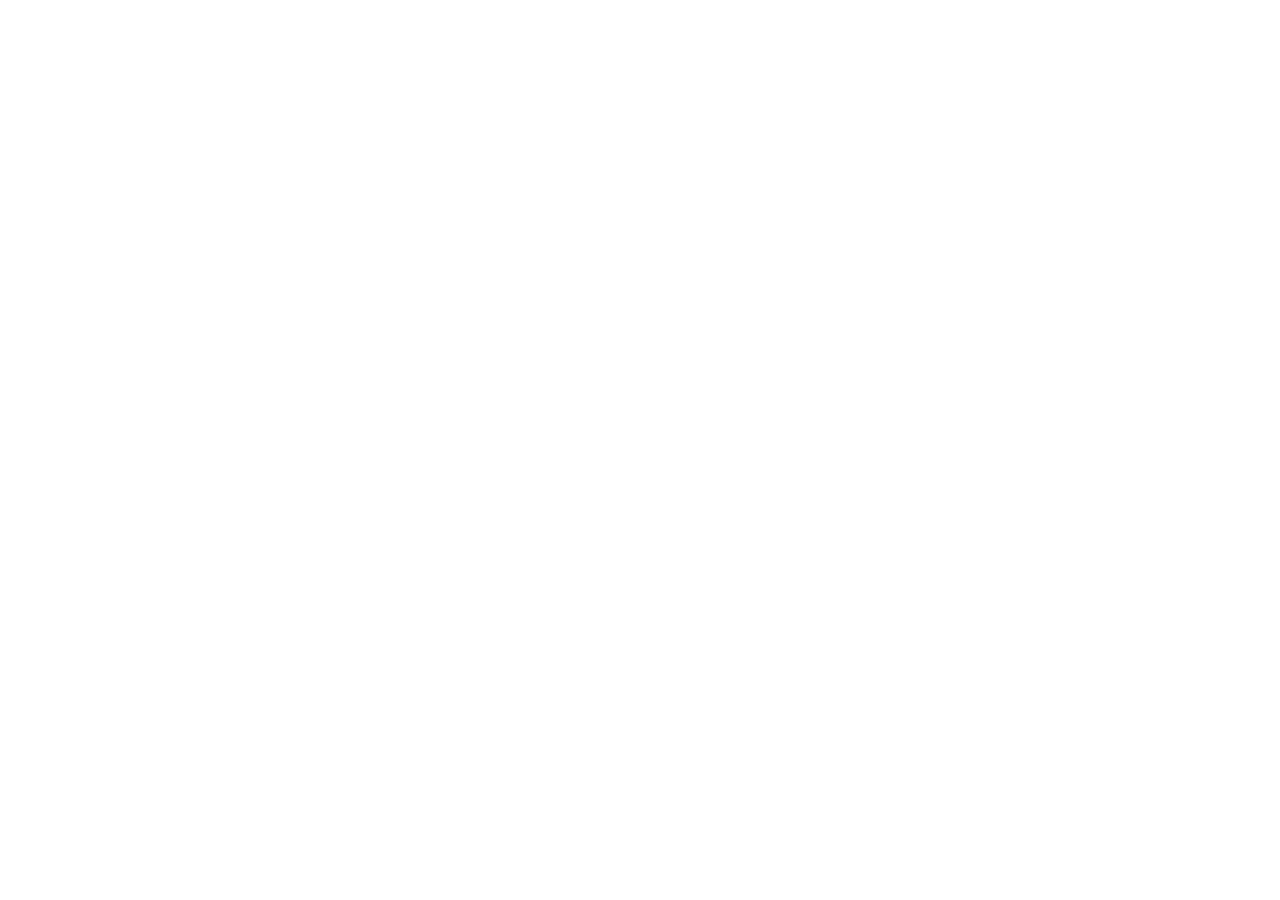
==== commit 744ac594: "Left-align founder hero and match Get in touch button to site CTAs. Co-authored-by: Cursor <cursorag" ====
--- a/about.html
+++ b/about.html
@@ -47,7 +47,10 @@
     }
     html{scroll-behavior:smooth;scroll-snap-type:y proximity;scroll-padding-top:62px;}
     .dm-site section[data-screen-label]{scroll-snap-align:start;scroll-snap-stop:always;}
-    @media (max-width:760px),(pointer:coarse){html{scroll-snap-type:none;}}
+    @media (max-width:760px),(pointer:coarse){
+      html{scroll-snap-type:none;}
+      .dm-site section[data-screen-label]{scroll-snap-align:none;scroll-snap-stop:normal;}
+    }
     body{margin:0;background:#ffffff;color:var(--ink-cold);font-family:var(--font-body);-webkit-font-smoothing:antialiased;text-rendering:optimizeLegibility;overflow-x:clip;}
     a{color:inherit;text-decoration:none;}
     .dm-site{--dm-ref:1920px;}
@@ -101,17 +104,16 @@
   </header>
 
   <!-- ============ HERO ============ -->
-  <section data-screen-label="About hero" style="position:relative;padding:clamp(72px,9vw,124px) clamp(20px,5vw,40px) clamp(44px,5vw,68px);background:radial-gradient(120% 80% at 50% -8%, #f6fafc 0%, #eef3f8 44%, #ffffff 80%);overflow:hidden;">
-    <div aria-hidden="true" data-anim="" style="position:absolute;top:46%;left:50%;width:min(560px,92%);height:min(560px,92%);transform:translate(-50%,-50%);color:rgba(31,45,61,0.11);pointer-events:none;animation:dmDrift 30s ease-in-out infinite;"><svg viewBox="0 0 476 520" fill="none" stroke="currentColor" stroke-width="30" stroke-linejoin="round" stroke-linecap="round" style="width:100%;height:100%;"><path d="M 104.82 74.50 L 366.46 74.50 A 40.50 40.50 0 0 1 402.59 133.29 L 368.99 199.68 A 63.50 63.50 0 0 1 312.33 234.50 L 158.12 234.50 A 63.50 63.50 0 0 1 101.18 199.11 L 68.50 132.93 A 40.50 40.50 0 0 1 104.82 74.50 Z"></path><path d="M 158.62 284.50 L 312.06 284.50 A 63.50 63.50 0 0 1 368.75 319.39 L 403.25 387.75 A 40.50 40.50 0 0 1 367.09 446.50 L 104.32 446.50 A 40.50 40.50 0 0 1 68.01 388.07 L 101.68 319.88 A 63.50 63.50 0 0 1 158.62 284.50 Z"></path></svg></div>
-    <div style="position:relative;max-width:760px;margin:0 auto;text-align:center;">
+  <section data-screen-label="About hero" style="position:relative;padding:clamp(72px,9vw,124px) clamp(20px,5vw,40px) clamp(56px,7vw,88px);background:radial-gradient(120% 80% at 50% -8%, #f6fafc 0%, #eef3f8 44%, #ffffff 80%);overflow:hidden;">
+    <div style="position:relative;max-width:680px;margin:0;text-align:left;">
       <div style="font-family:var(--font-body);font-size:11.5px;font-weight:600;letter-spacing:0.2em;text-transform:uppercase;color:var(--ink-dim);margin-bottom:24px;">From the founder</div>
-      <p style="margin:0;font-family:var(--font-display);font-size:clamp(1.5rem,3vw,2.2rem);font-weight:700;line-height:1.28;letter-spacing:-0.025em;color:var(--ink-cold);text-wrap:balance;">I started Damaros<sup style="font-size:0.46em;font-weight:500;letter-spacing:0;color:var(--ink-dim);margin-left:1.5px;vertical-align:super;">&trade;</sup> to make the distance between patient and trial smaller. Whether a site runs two protocols or two hundred, the right therapeutic option should be <span style="color:var(--ink-steel);">within reach.</span></p>
-      <div style="display:flex;align-items:center;justify-content:center;flex-wrap:wrap;gap:16px;margin-top:32px;padding-top:26px;border-top:1px solid rgba(31,45,61,0.12);">
+      <p style="margin:0;font-family:var(--font-display);font-size:clamp(1.5rem,3vw,2.2rem);font-weight:700;line-height:1.28;letter-spacing:-0.025em;color:var(--ink-cold);text-wrap:balance;">I started Damaros<sup style="font-size:0.46em;font-weight:500;letter-spacing:0;color:var(--ink-dim);margin-left:1.5px;vertical-align:super;">&trade;</sup> to make the distance between patient and trial smaller. Whether a site runs two protocols or two hundred, <span style="color:var(--ink-steel);">the right therapeutic option should be within reach.</span></p>
+      <div style="display:flex;align-items:center;justify-content:space-between;flex-wrap:wrap;gap:clamp(28px,6vw,72px);margin-top:32px;padding-top:26px;border-top:1px solid rgba(31,45,61,0.12);">
         <div style="text-align:left;">
           <div style="font-family:var(--font-display);font-size:16px;font-weight:700;letter-spacing:-0.01em;color:var(--ink-cold);">Anirudh C. Nimmagadda</div>
           <div style="font-family:var(--font-mono);font-size:11.5px;color:var(--ink-dim);margin-top:3px;">Founder · MD, MSAI candidate</div>
         </div>
-        <a href="mailto:anirudh@damaros.ai" style="display:inline-flex;align-items:center;justify-content:center;height:42px;padding:0 20px;border-radius:999px;font-family:var(--font-mono);font-size:11.5px;font-weight:600;letter-spacing:0.1em;text-transform:uppercase;white-space:nowrap;color:var(--ink-steel);background:rgba(47,97,147,0.06);border:1px solid color-mix(in srgb,#2f6193 38%,transparent);">Get in touch</a>
+        <a href="mailto:anirudh@damaros.ai" style="display:inline-flex;align-items:center;justify-content:center;height:42px;padding:0 20px;border-radius:999px;font-family:var(--font-mono);font-size:11.5px;font-weight:600;letter-spacing:0.1em;text-transform:uppercase;white-space:nowrap;color:#ffffff;background:linear-gradient(180deg,#3d72a8,#2f6193);border:1px solid color-mix(in srgb,#2f6193 50%,rgba(255,255,255,0.22));box-shadow:inset 0 1px 0 rgba(255,255,255,0.2), 0 8px 20px rgba(20,46,82,0.16);">Get in touch</a>
       </div>
     </div>
   </section>
@@ -143,7 +145,7 @@
   </section>
 
   <!-- ============ FOOTER ============ -->
-  <footer style="margin-top:auto;background:#eef1f4;border-top:1px solid rgba(31,45,61,0.08);padding:clamp(40px,6vw,64px) clamp(20px,5vw,40px);">
+  <footer style="background:#eef1f4;border-top:1px solid rgba(31,45,61,0.08);padding:clamp(40px,6vw,64px) clamp(20px,5vw,40px);">
     <div style="max-width:1080px;margin:0 auto;display:flex;flex-wrap:wrap;align-items:center;gap:20px;">
       <div style="display:flex;align-items:center;gap:8px;">
         <span style="font-family:var(--font-display);font-weight:700;font-size:15px;letter-spacing:-0.02em;line-height:1;color:var(--ink-quiet);">Damaros<sup style="font-size:0.46em;font-weight:500;letter-spacing:0;color:var(--ink-dim);margin-left:1.5px;">™</sup></span>
